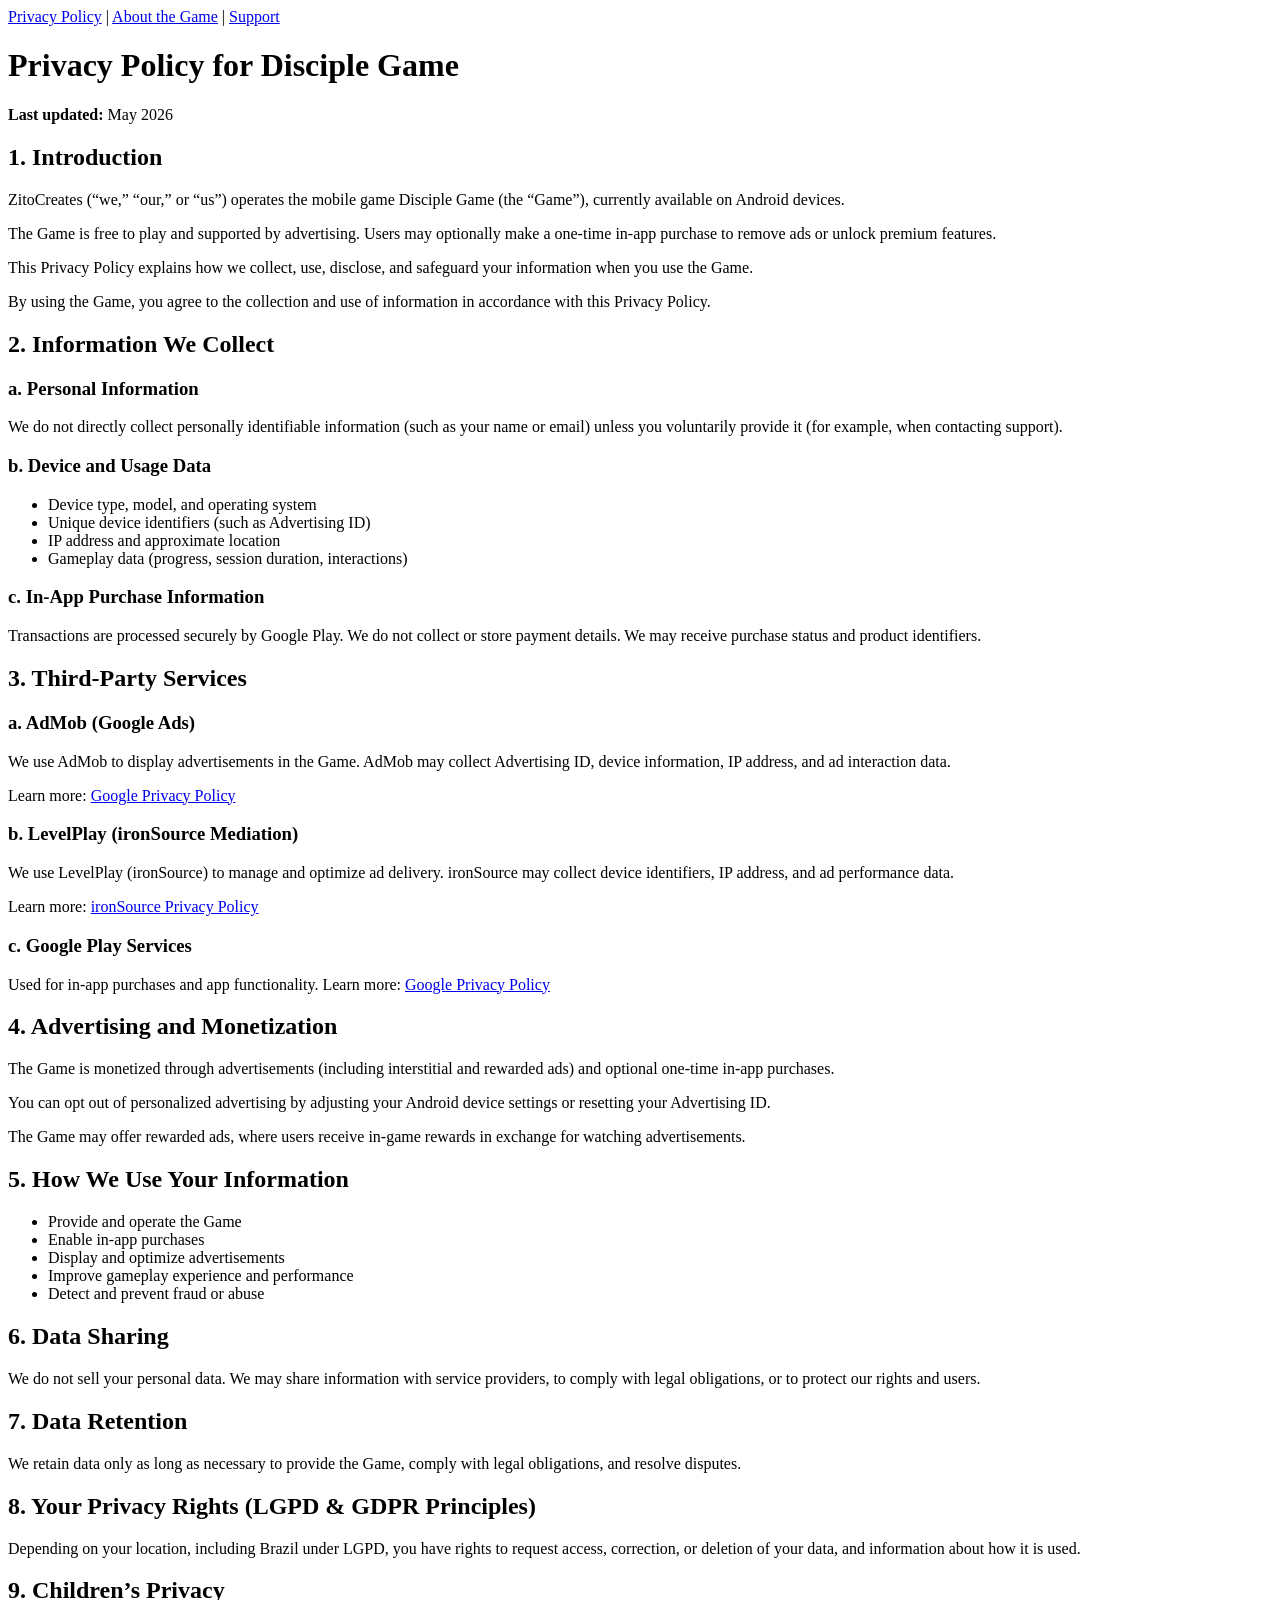
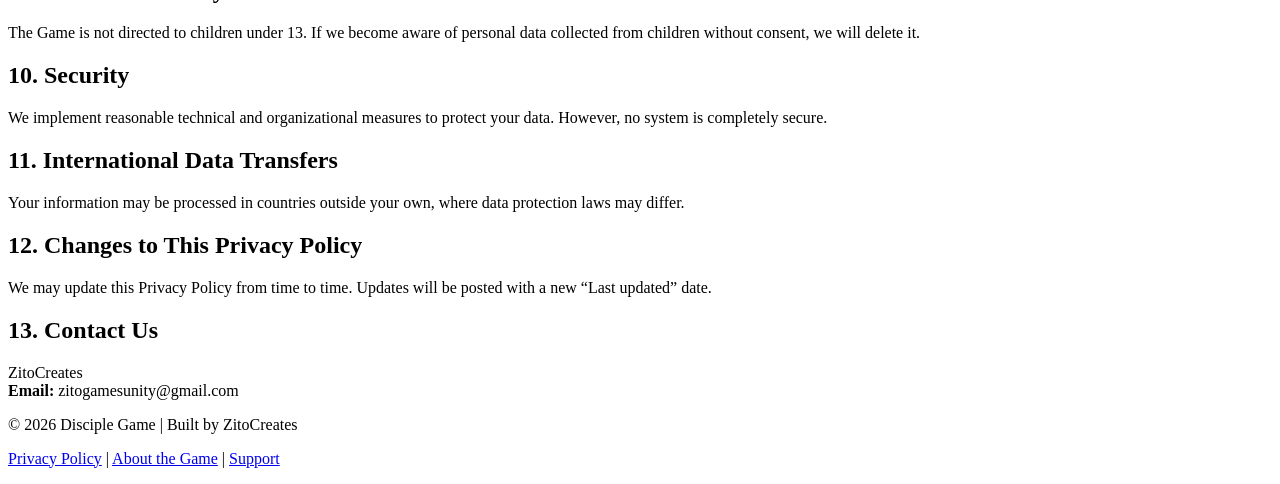
==== index.html @ 809f2fd4 "Revise Privacy Policy for Disciple Game with new text Updated the Privacy Policy for Disciple Game, " ====
<!DOCTYPE html>
<html lang="en">
<head>
  <meta charset="UTF-8">
  <title>Privacy Policy - Disciple Game</title>
  <link rel="stylesheet" href="style.css">
</head>
<body>
  <nav>
    <a href="index.html">Privacy Policy</a> |
    <a href="about.html">About the Game</a> |
    <a href="support.html">Support</a>
  </nav>

  <h1>Privacy Policy for Disciple Game</h1>
  <p><strong>Last updated:</strong> May 2026</p>

  <h2>1. Introduction</h2>
  <p>ZitoCreates (“we,” “our,” or “us”) operates the mobile game Disciple Game (the “Game”), currently available on Android devices.</p>
  <p>The Game is free to play and supported by advertising. Users may optionally make a one-time in-app purchase to remove ads or unlock premium features.</p>
  <p>This Privacy Policy explains how we collect, use, disclose, and safeguard your information when you use the Game.</p>
  <p>By using the Game, you agree to the collection and use of information in accordance with this Privacy Policy.</p>

  <h2>2. Information We Collect</h2>
  <h3>a. Personal Information</h3>
  <p>We do not directly collect personally identifiable information (such as your name or email) unless you voluntarily provide it (for example, when contacting support).</p>

  <h3>b. Device and Usage Data</h3>
  <ul>
    <li>Device type, model, and operating system</li>
    <li>Unique device identifiers (such as Advertising ID)</li>
    <li>IP address and approximate location</li>
    <li>Gameplay data (progress, session duration, interactions)</li>
  </ul>

  <h3>c. In-App Purchase Information</h3>
  <p>Transactions are processed securely by Google Play. We do not collect or store payment details. We may receive purchase status and product identifiers.</p>

  <h2>3. Third-Party Services</h2>
  <h3>a. AdMob (Google Ads)</h3>
  <p>We use AdMob to display advertisements in the Game. AdMob may collect Advertising ID, device information, IP address, and ad interaction data.</p>
  <p>Learn more: <a href="https://policies.google.com/privacy" target="_blank">Google Privacy Policy</a></p>

  <h3>b. LevelPlay (ironSource Mediation)</h3>
  <p>We use LevelPlay (ironSource) to manage and optimize ad delivery. ironSource may collect device identifiers, IP address, and ad performance data.</p>
  <p>Learn more: <a href="https://www.is.com/privacy-policy/" target="_blank">ironSource Privacy Policy</a></p>

  <h3>c. Google Play Services</h3>
  <p>Used for in-app purchases and app functionality. Learn more: <a href="https://policies.google.com/privacy" target="_blank">Google Privacy Policy</a></p>

  <h2>4. Advertising and Monetization</h2>
  <p>The Game is monetized through advertisements (including interstitial and rewarded ads) and optional one-time in-app purchases.</p>
  <p>You can opt out of personalized advertising by adjusting your Android device settings or resetting your Advertising ID.</p>
  <p>The Game may offer rewarded ads, where users receive in-game rewards in exchange for watching advertisements.</p>

  <h2>5. How We Use Your Information</h2>
  <ul>
    <li>Provide and operate the Game</li>
    <li>Enable in-app purchases</li>
    <li>Display and optimize advertisements</li>
    <li>Improve gameplay experience and performance</li>
    <li>Detect and prevent fraud or abuse</li>
  </ul>

  <h2>6. Data Sharing</h2>
  <p>We do not sell your personal data. We may share information with service providers, to comply with legal obligations, or to protect our rights and users.</p>

  <h2>7. Data Retention</h2>
  <p>We retain data only as long as necessary to provide the Game, comply with legal obligations, and resolve disputes.</p>

  <h2>8. Your Privacy Rights (LGPD & GDPR Principles)</h2>
  <p>Depending on your location, including Brazil under LGPD, you have rights to request access, correction, or deletion of your data, and information about how it is used.</p>

  <h2>9. Children’s Privacy</h2>
  <p>The Game is not directed to children under 13. If we become aware of personal data collected from children without consent, we will delete it.</p>

  <h2>10. Security</h2>
  <p>We implement reasonable technical and organizational measures to protect your data. However, no system is completely secure.</p>

  <h2>11. International Data Transfers</h2>
  <p>Your information may be processed in countries outside your own, where data protection laws may differ.</p>

  <h2>12. Changes to This Privacy Policy</h2>
  <p>We may update this Privacy Policy from time to time. Updates will be posted with a new “Last updated” date.</p>

  <h2>13. Contact Us</h2>
  <p>ZitoCreates<br>
     <strong>Email:</strong> zitogamesunity@gmail.com</p>

  <footer>
    <p>&copy; 2026 Disciple Game | Built by ZitoCreates</p>
    <p>
      <a href="index.html">Privacy Policy</a> |
      <a href="about.html">About the Game</a> |
      <a href="support.html">Support</a>
    </p>
  </footer>
</body>
</html>
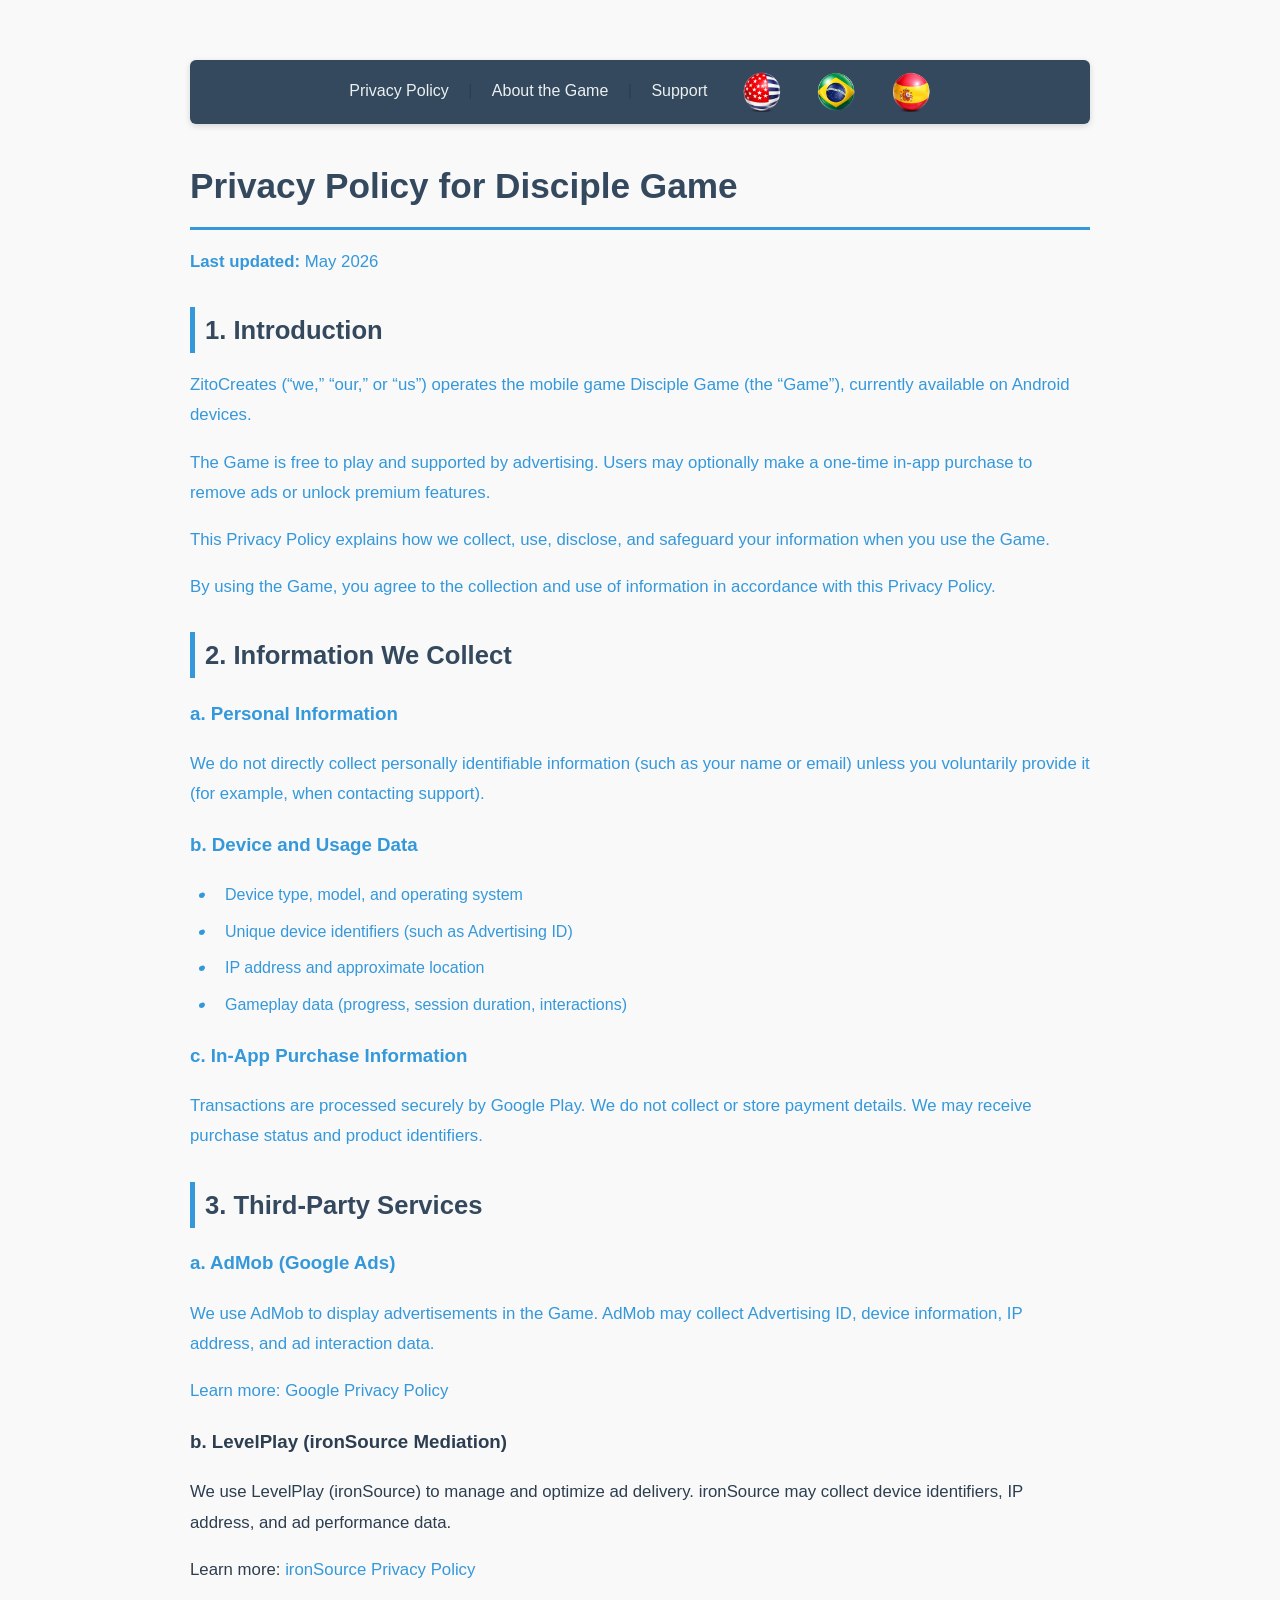
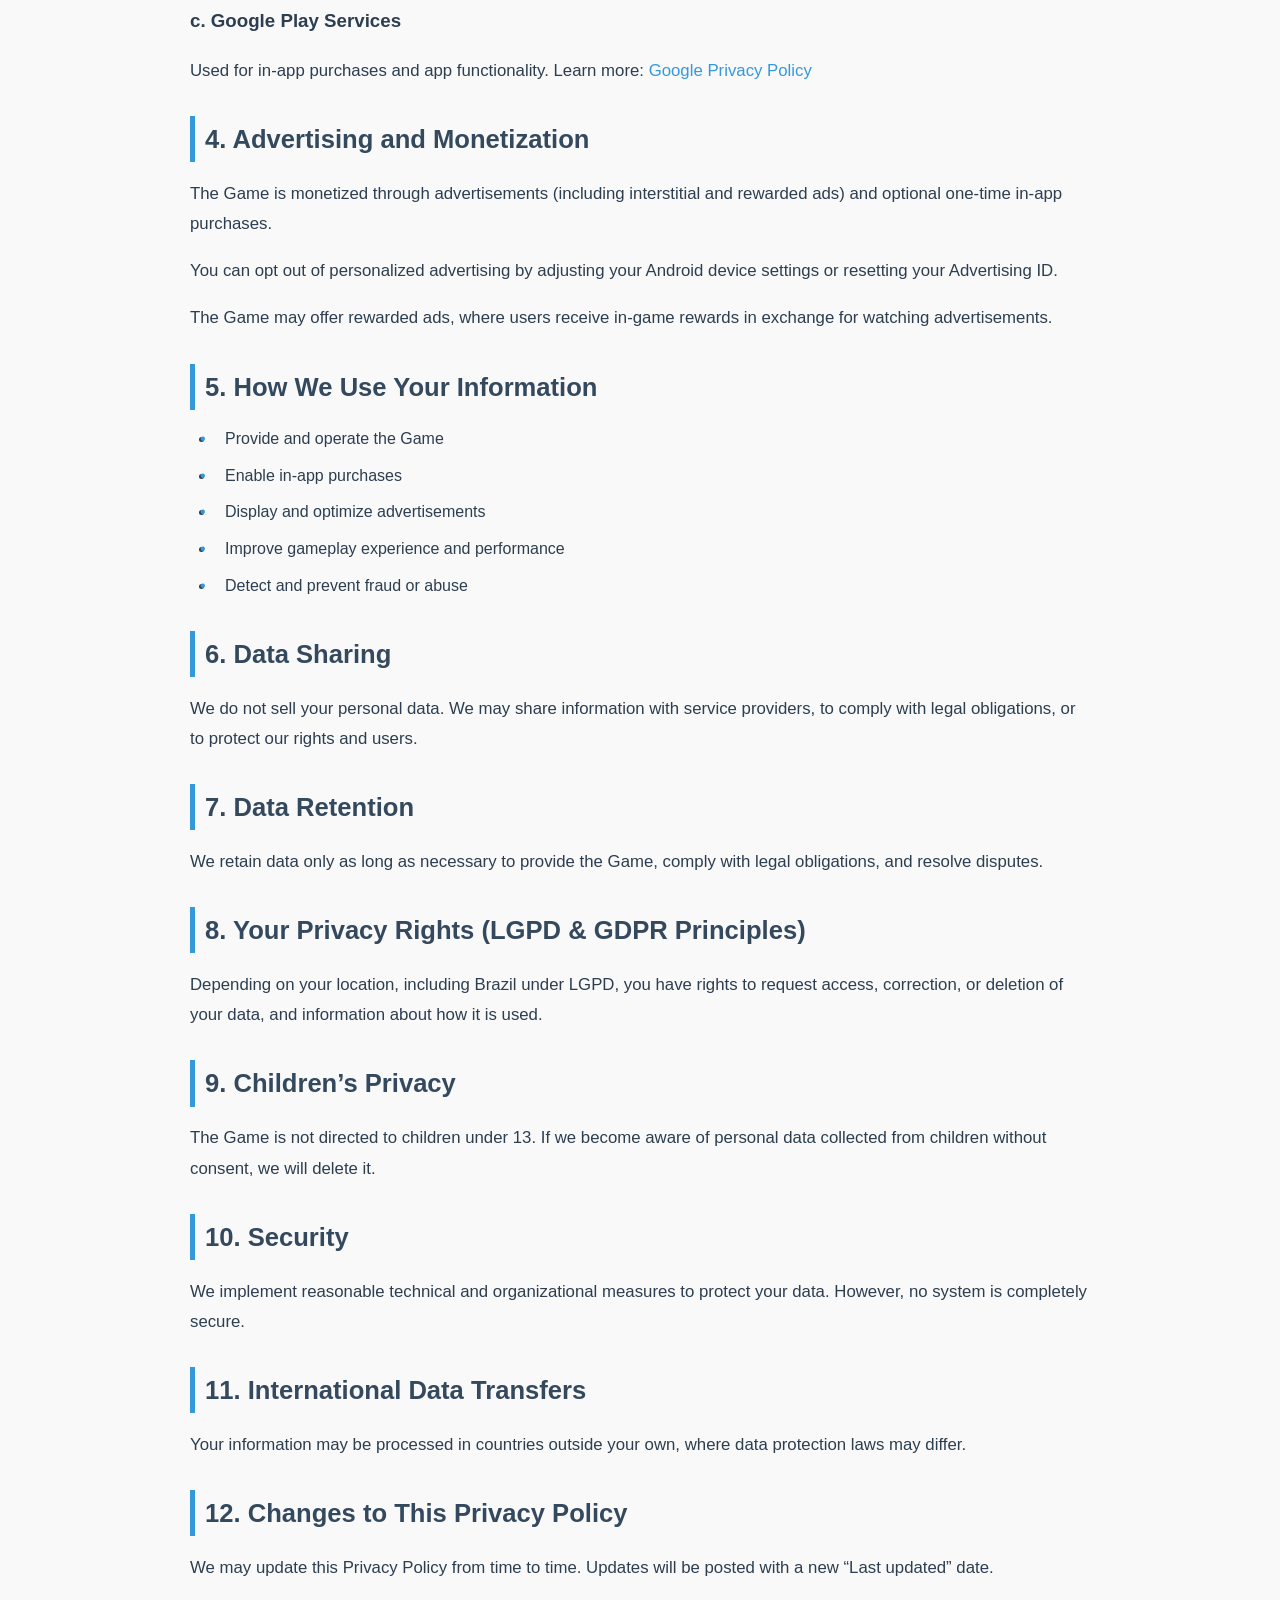
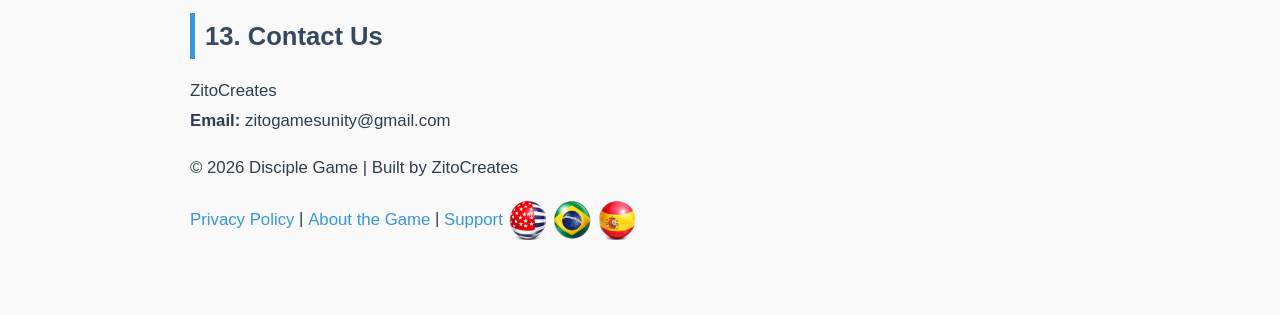
==== commit d79df864: "Update index.html" ====
--- a/index.html
+++ b/index.html
@@ -10,6 +10,9 @@
     <a href="index.html">Privacy Policy</a> |
     <a href="about.html">About the Game</a> |
     <a href="support.html">Support</a>
+    <a href="about.html"><img src="images/14-engFlag.png" alt="English Support" class="nav-icon">
+    <a href="portuguese.html"><img src="images/15-porFlag.png" alt="Portuguese Support" class="nav-icon">
+    <a href="spanish.html"><img src="images/16-spnFlag.png" alt="Spanish Support" class="nav-icon">
   </nav>
 
   <h1>Privacy Policy for Disciple Game</h1>
@@ -93,6 +96,9 @@
       <a href="index.html">Privacy Policy</a> |
       <a href="about.html">About the Game</a> |
       <a href="support.html">Support</a>
+      <a href="about.html"><img src="images/14-engFlag.png" alt="English Support" class="nav-icon">
+      <a href="portuguese.html"><img src="images/15-porFlag.png" alt="Portuguese Support" class="nav-icon">
+      <a href="spanish.html"><img src="images/16-spnFlag.png" alt="Spanish Support" class="nav-icon">
     </p>
   </footer>
 </body>
--- a/style.css
+++ b/style.css
@@ -0,0 +1,227 @@
+/* Global Styles */
+body {
+  font-family: 'Segoe UI', Arial, sans-serif;
+  max-width: 900px;
+  margin: 40px auto;
+  line-height: 1.8;
+  color: #2c3e50;
+  background: #f9f9f9;
+  padding: 20px;
+}
+
+/* Navigation Bar */
+nav {
+  background: #34495e;
+  padding: 12px 20px;
+  border-radius: 6px;
+  text-align: center;
+  margin-bottom: 30px;
+  box-shadow: 0 2px 6px rgba(0,0,0,0.15);
+}
+
+.nav-icon {
+  width: 40px;   /* adjust size */
+  height: auto;
+  vertical-align: middle;
+}
+
+nav a {
+  color: #ecf0f1;
+  text-decoration: none;
+  margin: 0 15px;
+  font-weight: 500;
+  transition: color 0.3s ease;
+}
+
+nav a:hover {
+  color: #3498db;
+}
+
+/* Headings */
+h1, h2 {
+  color: #34495e;
+  font-weight: 600;
+  margin-bottom: 15px;
+}
+
+h1 {
+  font-size: 2.2em;
+  border-bottom: 3px solid #3498db;
+  padding-bottom: 10px;
+}
+
+h2 {
+  font-size: 1.6em;
+  margin-top: 30px;
+  border-left: 5px solid #3498db;
+  padding-left: 10px;
+}
+
+/* Paragraphs */
+p {
+  margin-bottom: 15px;
+  font-size: 1.05em;
+}
+
+/* Lists */
+ul {
+  margin: 15px 0;
+  padding-left: 25px;
+}
+
+ul li {
+  margin-bottom: 8px;
+  position: relative;
+  padding-left: 10px;
+}
+
+ul li::before {
+  content: "•";
+  color: #3498db;
+  position: absolute;
+  left: -15px;
+}
+
+/* Links */
+a {
+  color: #3498db;
+  text-decoration: none;
+  font-weight: 500;
+}
+
+a:hover {
+  text-decoration: underline;
+  color: #1d6fa5;
+}
+
+/* Images */
+.logo {
+  max-width: 200px;
+  display: block;
+  margin: 20px auto;
+}
+
+.screenshots {
+  display: flex;
+  gap: 15px;
+  flex-wrap: wrap;
+  justify-content: center;
+}
+
+.screenshots img {
+  max-width: 250px;
+  border-radius: 8px;
+  box-shadow: 0 2px 6px rgba(0,0,0,0.1);
+}
+
+/* Download Button */
+.download-button {
+  display: inline-block;
+  background: #3498db;
+  color: #fff;
+  padding: 12px 20px;
+  border-radius: 6px;
+  font-weight: 600;
+  text-decoration: none;
+  transition: background 0.3s ease;
+}
+
+.download-button:hover {
+  background: #1d6fa5;
+}
+
+/* Forms */
+form {
+  background: #fff;
+  padding: 20px;
+  border-radius: 8px;
+  box-shadow: 0 2px 6px rgba(0,0,0,0.1);
+}
+
+label {
+  font-weight: 600;
+  color: #34495e;
+}
+
+input, textarea, button {
+  width: 100%;
+  padding: 10px;
+  margin-top: 8px;
+  margin-bottom: 15px;
+  border: 1px solid #ccc;
+  border-radius: 6px;
+  font-size: 1em;
+}
+
+button {
+  background: #3498db;
+  color: #fff;
+  font-weight: 600;
+  cursor: pointer;
+  transition: background 0.3s ease;
+}
+
+button:hover {
+  background: #1d6fa5;
+}
+
+/* Responsive */
+@media (max-width: 600px) {
+  body {
+    margin: 20px;
+    padding: 10px;
+  }
+
+  h1 {
+    font-size: 1.8em;
+  }
+
+  h2 {
+    font-size: 1.4em;
+  }
+  
+.responsive-img {
+  max-width: 100%;   /* scales down to fit screen */
+  height: auto;      /* keeps aspect ratio */
+  display: block;
+  margin: 10px auto; /* centers image */
+}
+
+  .screenshots {
+    flex-direction: column;
+    align-items: center;
+  }
+
+  .screenshots img {
+    max-width: 100%;
+  }
+  
+  /* Footer */
+footer {
+  background: #34495e;
+  color: #ecf0f1;
+  text-align: center;
+  padding: 20px;
+  margin-top: 40px;
+  border-radius: 6px;
+  box-shadow: 0 -2px 6px rgba(0,0,0,0.15);
+}
+
+footer p {
+  margin: 8px 0;
+  font-size: 0.95em;
+}
+
+footer a {
+  color: #3498db;
+  text-decoration: none;
+  margin: 0 10px;
+  font-weight: 500;
+}
+
+footer a:hover {
+  text-decoration: underline;
+  color: #1d6fa5;
+}
+
+}
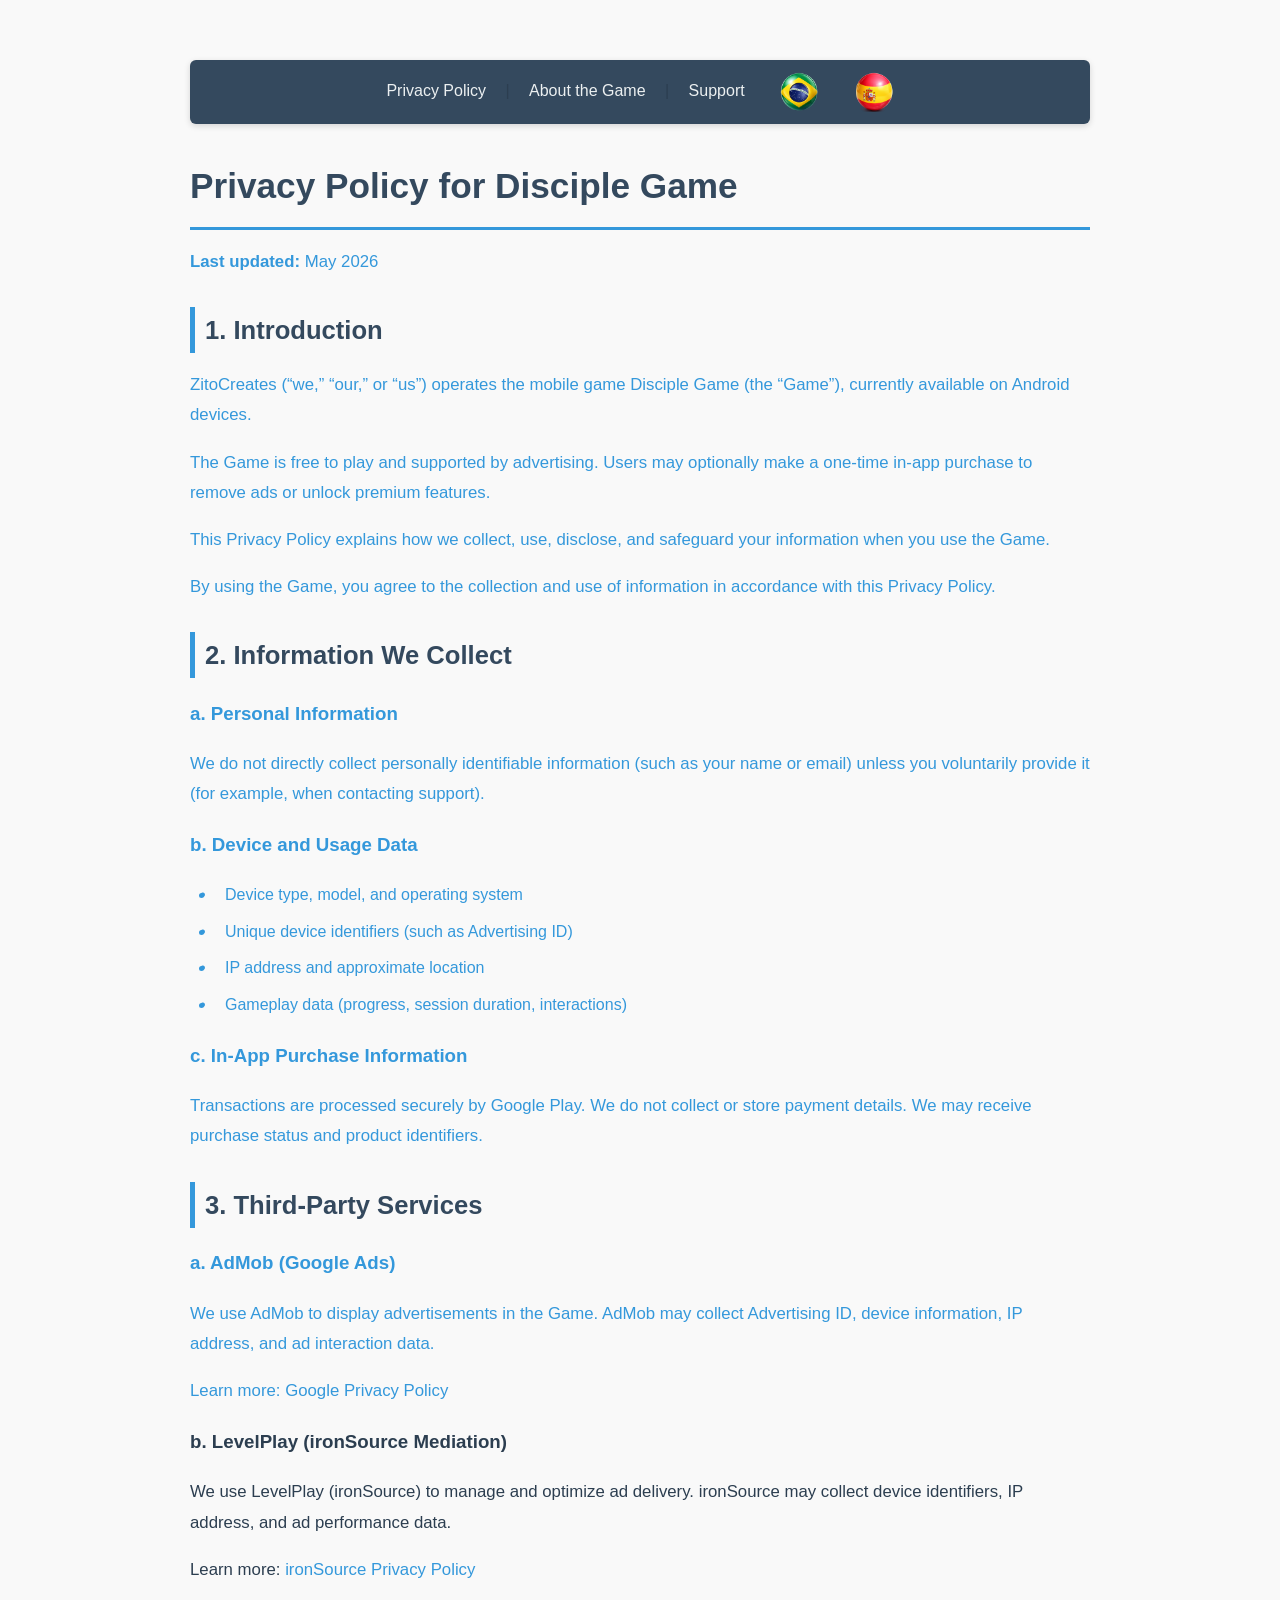
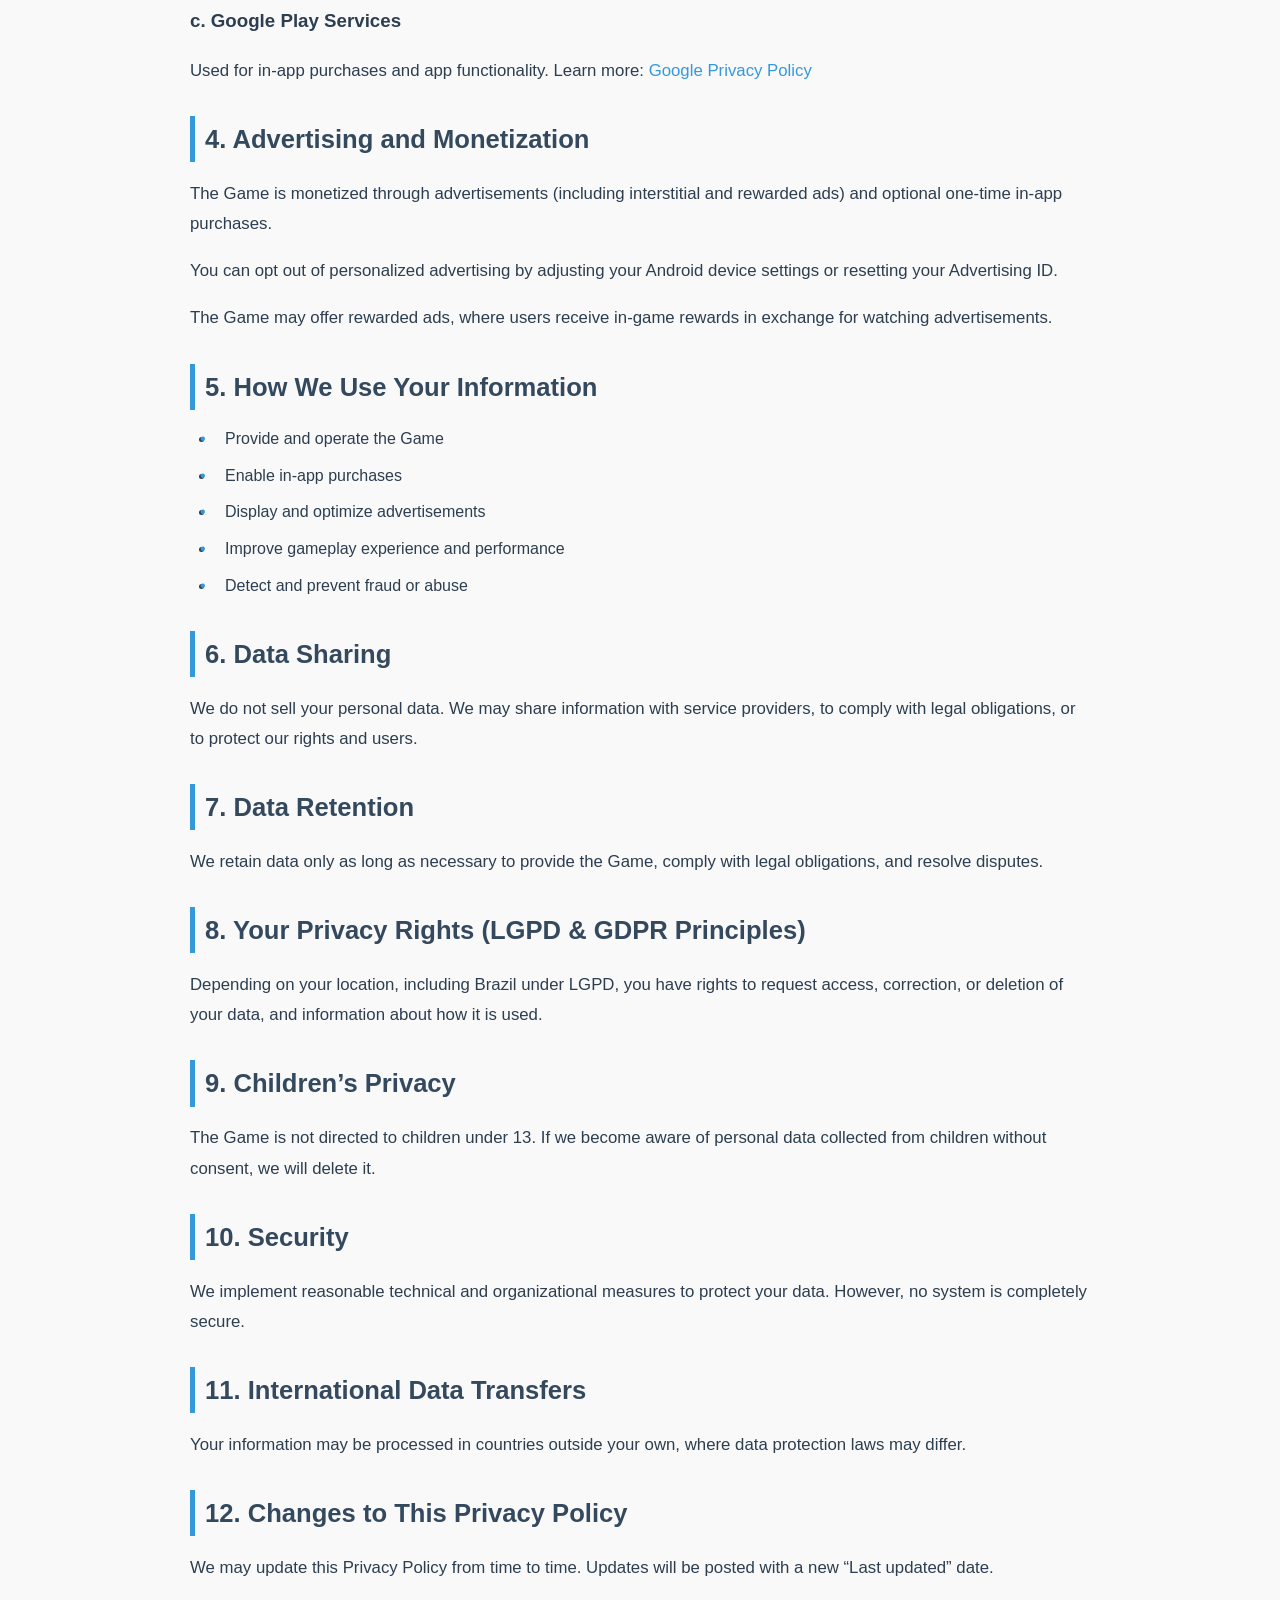
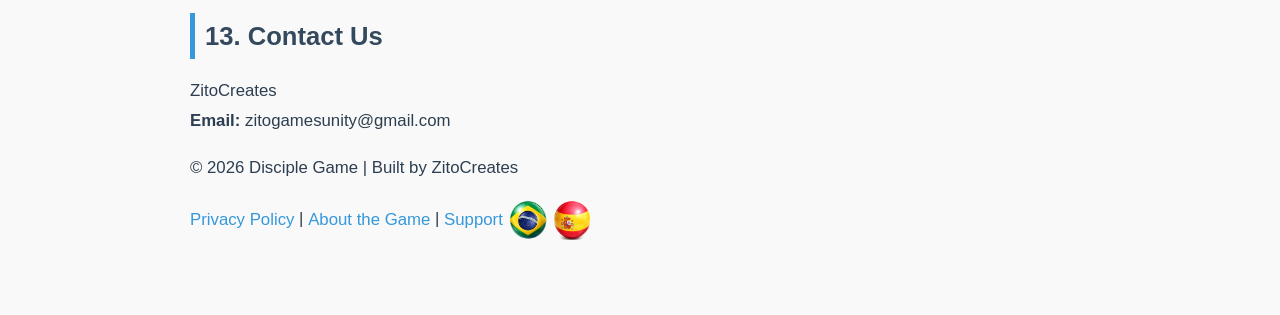
==== commit 1e72f9ca: "Update index.html" ====
--- a/index.html
+++ b/index.html
@@ -9,8 +9,7 @@
   <nav>
     <a href="index.html">Privacy Policy</a> |
     <a href="about.html">About the Game</a> |
-    <a href="support.html">Support</a>
-    <a href="about.html"><img src="images/14-engFlag.png" alt="English Support" class="nav-icon">
+    <a href="support.html">Support</a>    
     <a href="portuguese.html"><img src="images/15-porFlag.png" alt="Portuguese Support" class="nav-icon">
     <a href="spanish.html"><img src="images/16-spnFlag.png" alt="Spanish Support" class="nav-icon">
   </nav>
@@ -95,8 +94,7 @@
     <p>
       <a href="index.html">Privacy Policy</a> |
       <a href="about.html">About the Game</a> |
-      <a href="support.html">Support</a>
-      <a href="about.html"><img src="images/14-engFlag.png" alt="English Support" class="nav-icon">
+      <a href="support.html">Support</a>      
       <a href="portuguese.html"><img src="images/15-porFlag.png" alt="Portuguese Support" class="nav-icon">
       <a href="spanish.html"><img src="images/16-spnFlag.png" alt="Spanish Support" class="nav-icon">
     </p>
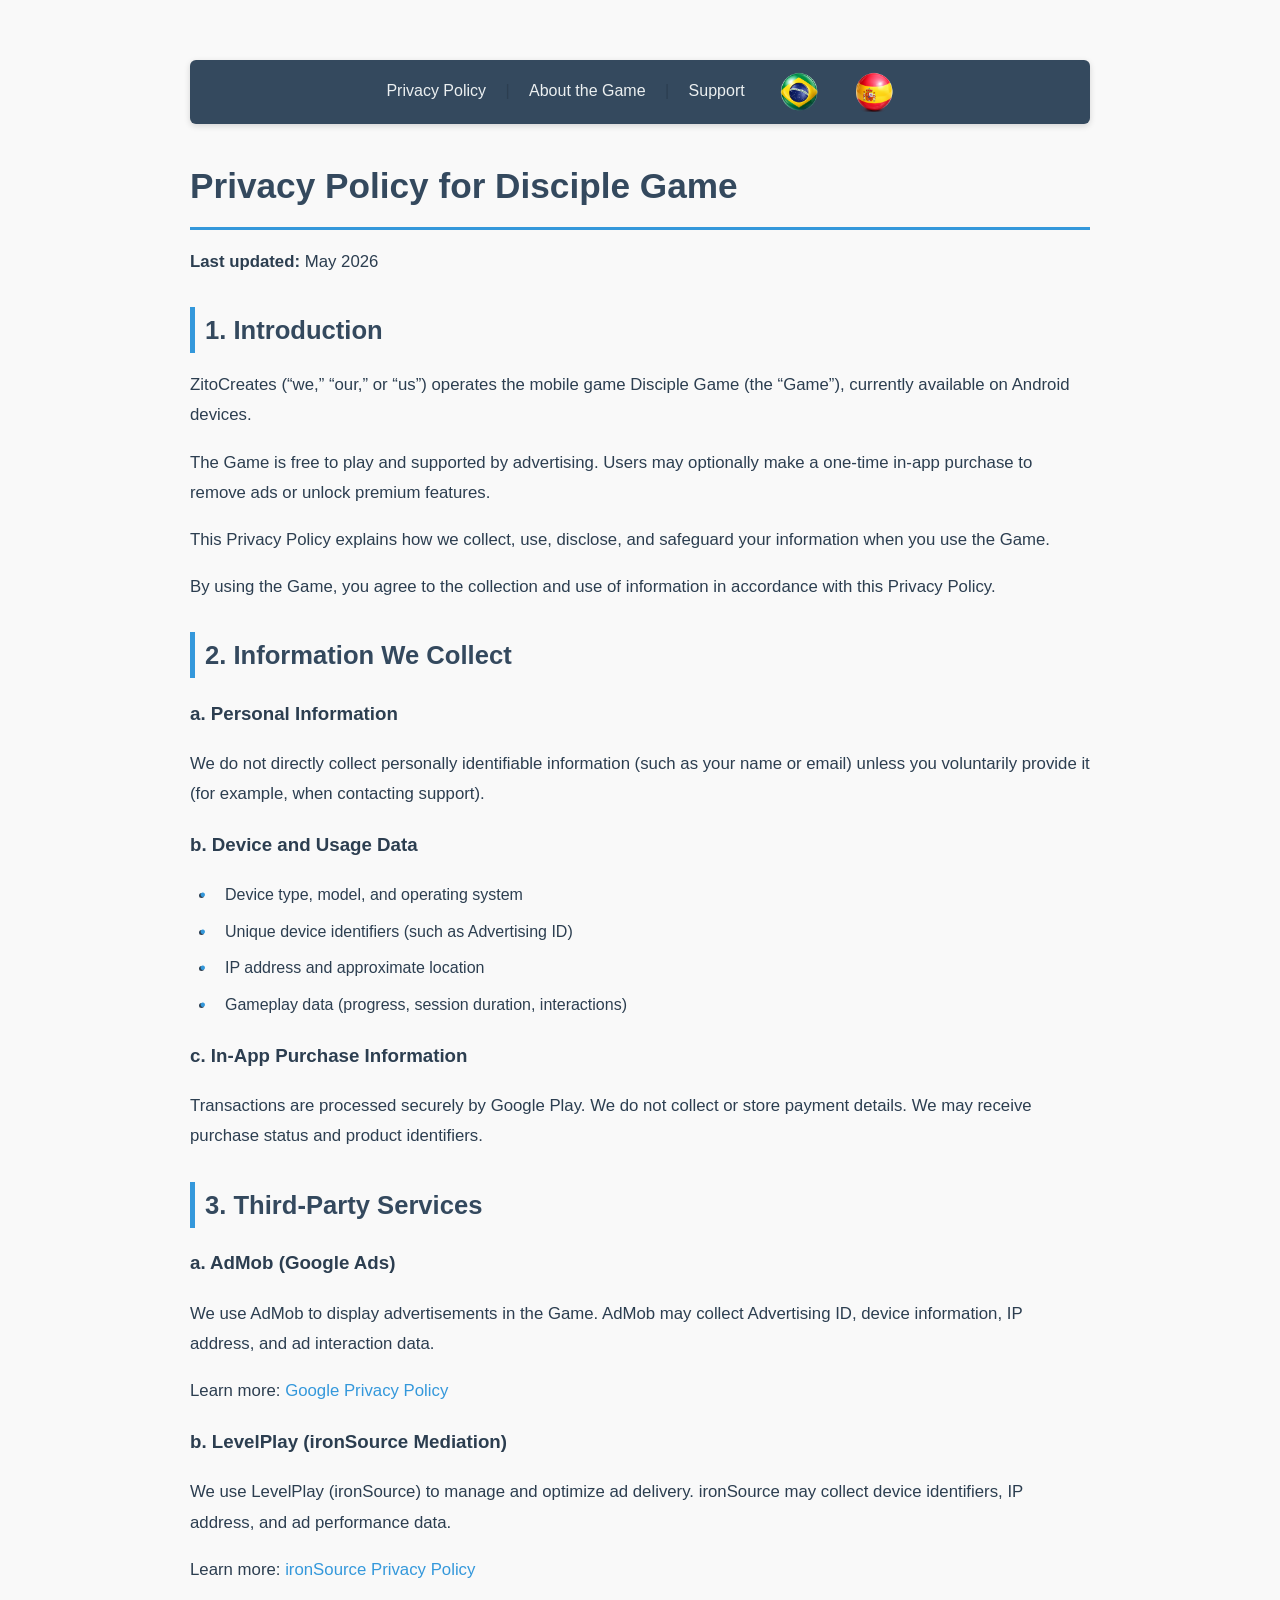
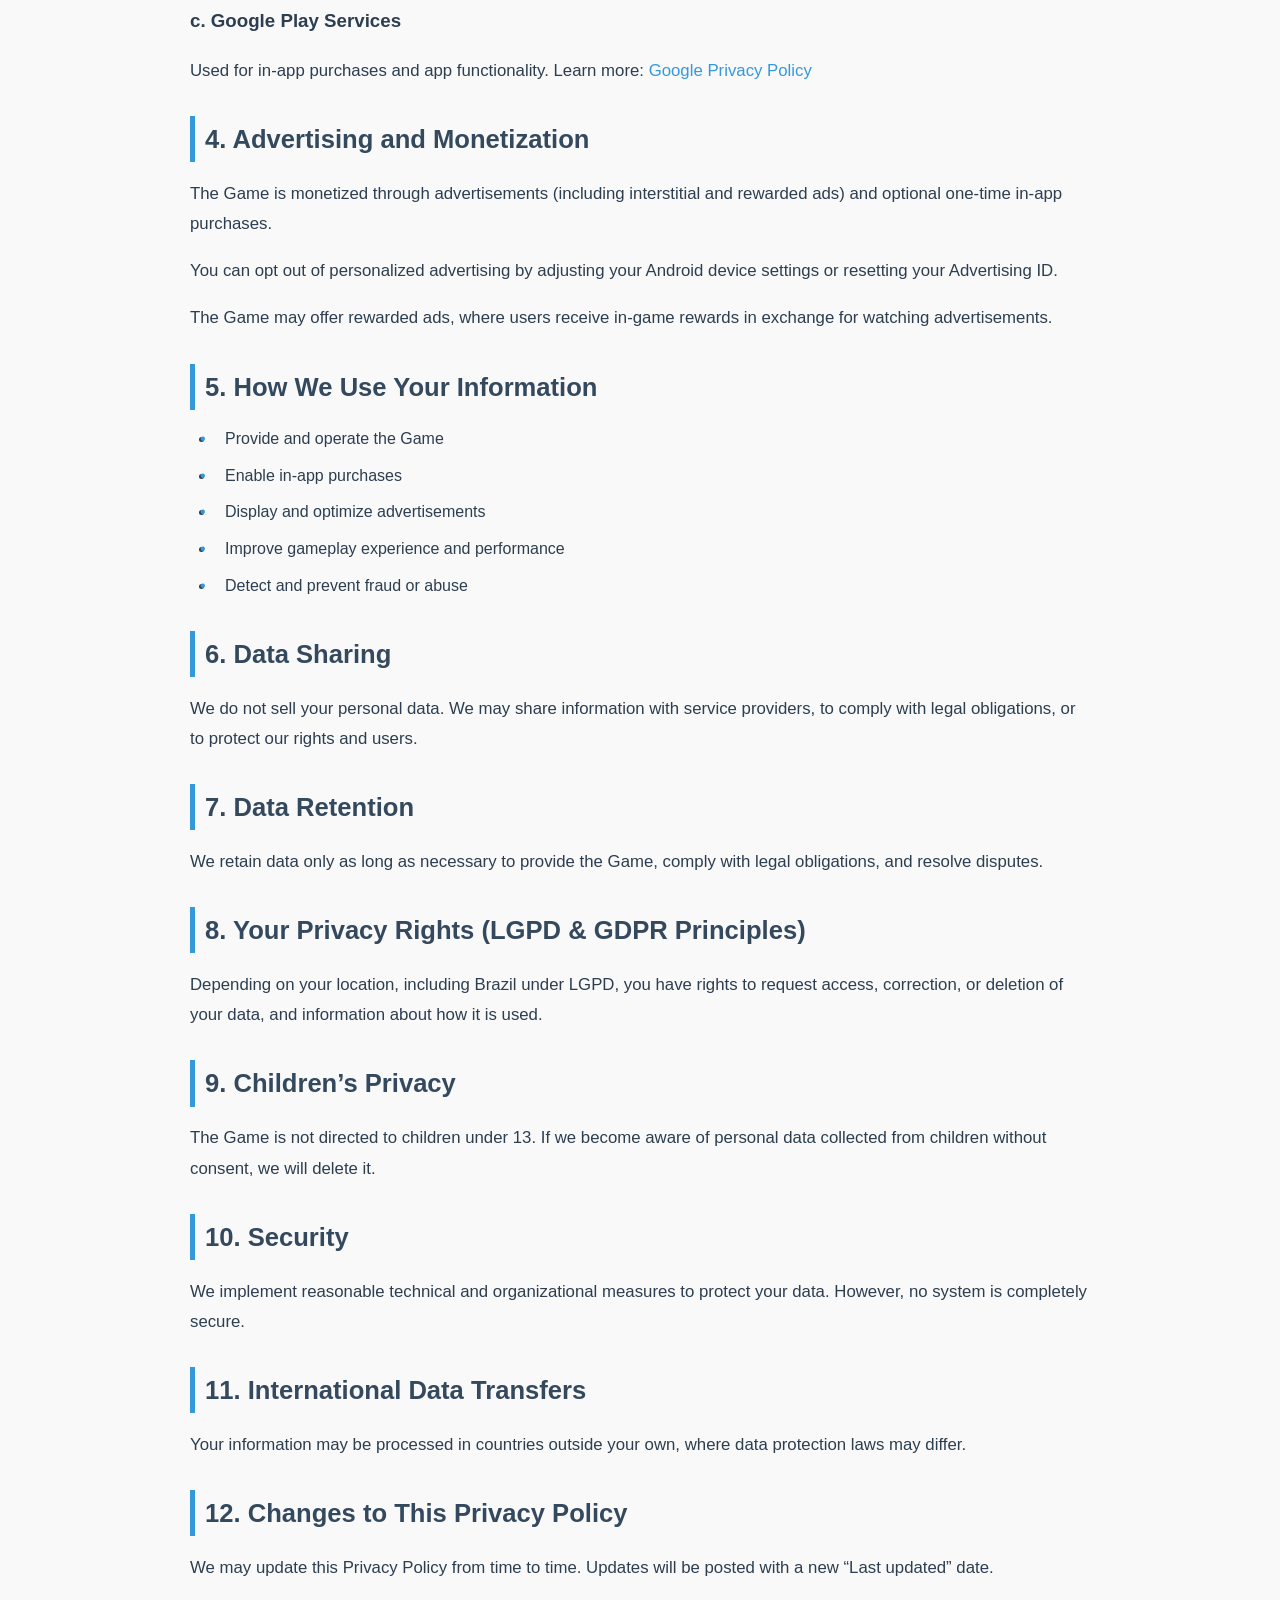
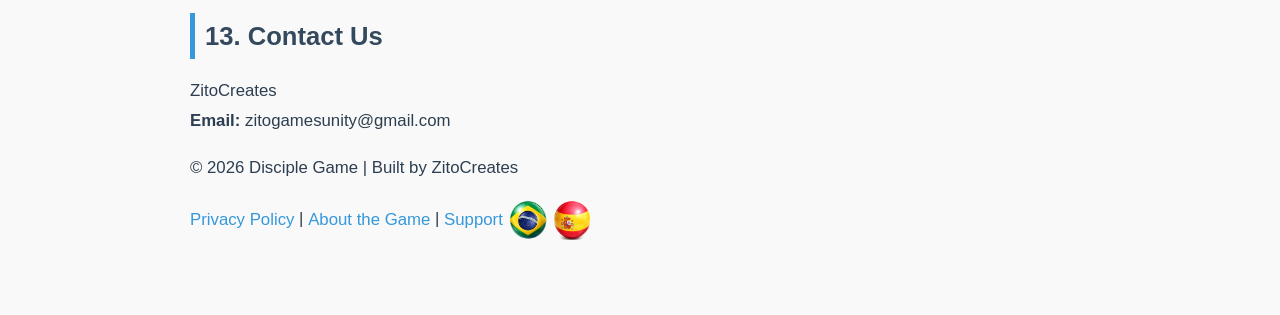
==== commit 34b2a51b: "Update index.html" ====
--- a/index.html
+++ b/index.html
@@ -10,8 +10,8 @@
     <a href="index.html">Privacy Policy</a> |
     <a href="about.html">About the Game</a> |
     <a href="support.html">Support</a>    
-    <a href="portuguese.html"><img src="images/15-porFlag.png" alt="Portuguese Support" class="nav-icon">
-    <a href="spanish.html"><img src="images/16-spnFlag.png" alt="Spanish Support" class="nav-icon">
+    <a href="portuguese.html"><img src="images/15-porFlag.png" alt="Portuguese Support" class="nav-icon"></a>
+    <a href="spanish.html"><img src="images/16-spnFlag.png" alt="Spanish Support" class="nav-icon"></a>
   </nav>
 
   <h1>Privacy Policy for Disciple Game</h1>
@@ -95,8 +95,8 @@
       <a href="index.html">Privacy Policy</a> |
       <a href="about.html">About the Game</a> |
       <a href="support.html">Support</a>      
-      <a href="portuguese.html"><img src="images/15-porFlag.png" alt="Portuguese Support" class="nav-icon">
-      <a href="spanish.html"><img src="images/16-spnFlag.png" alt="Spanish Support" class="nav-icon">
+      <a href="portuguese.html"><img src="images/15-porFlag.png" alt="Portuguese Support" class="nav-icon"></a>
+      <a href="spanish.html"><img src="images/16-spnFlag.png" alt="Spanish Support" class="nav-icon"></a>
     </p>
   </footer>
 </body>
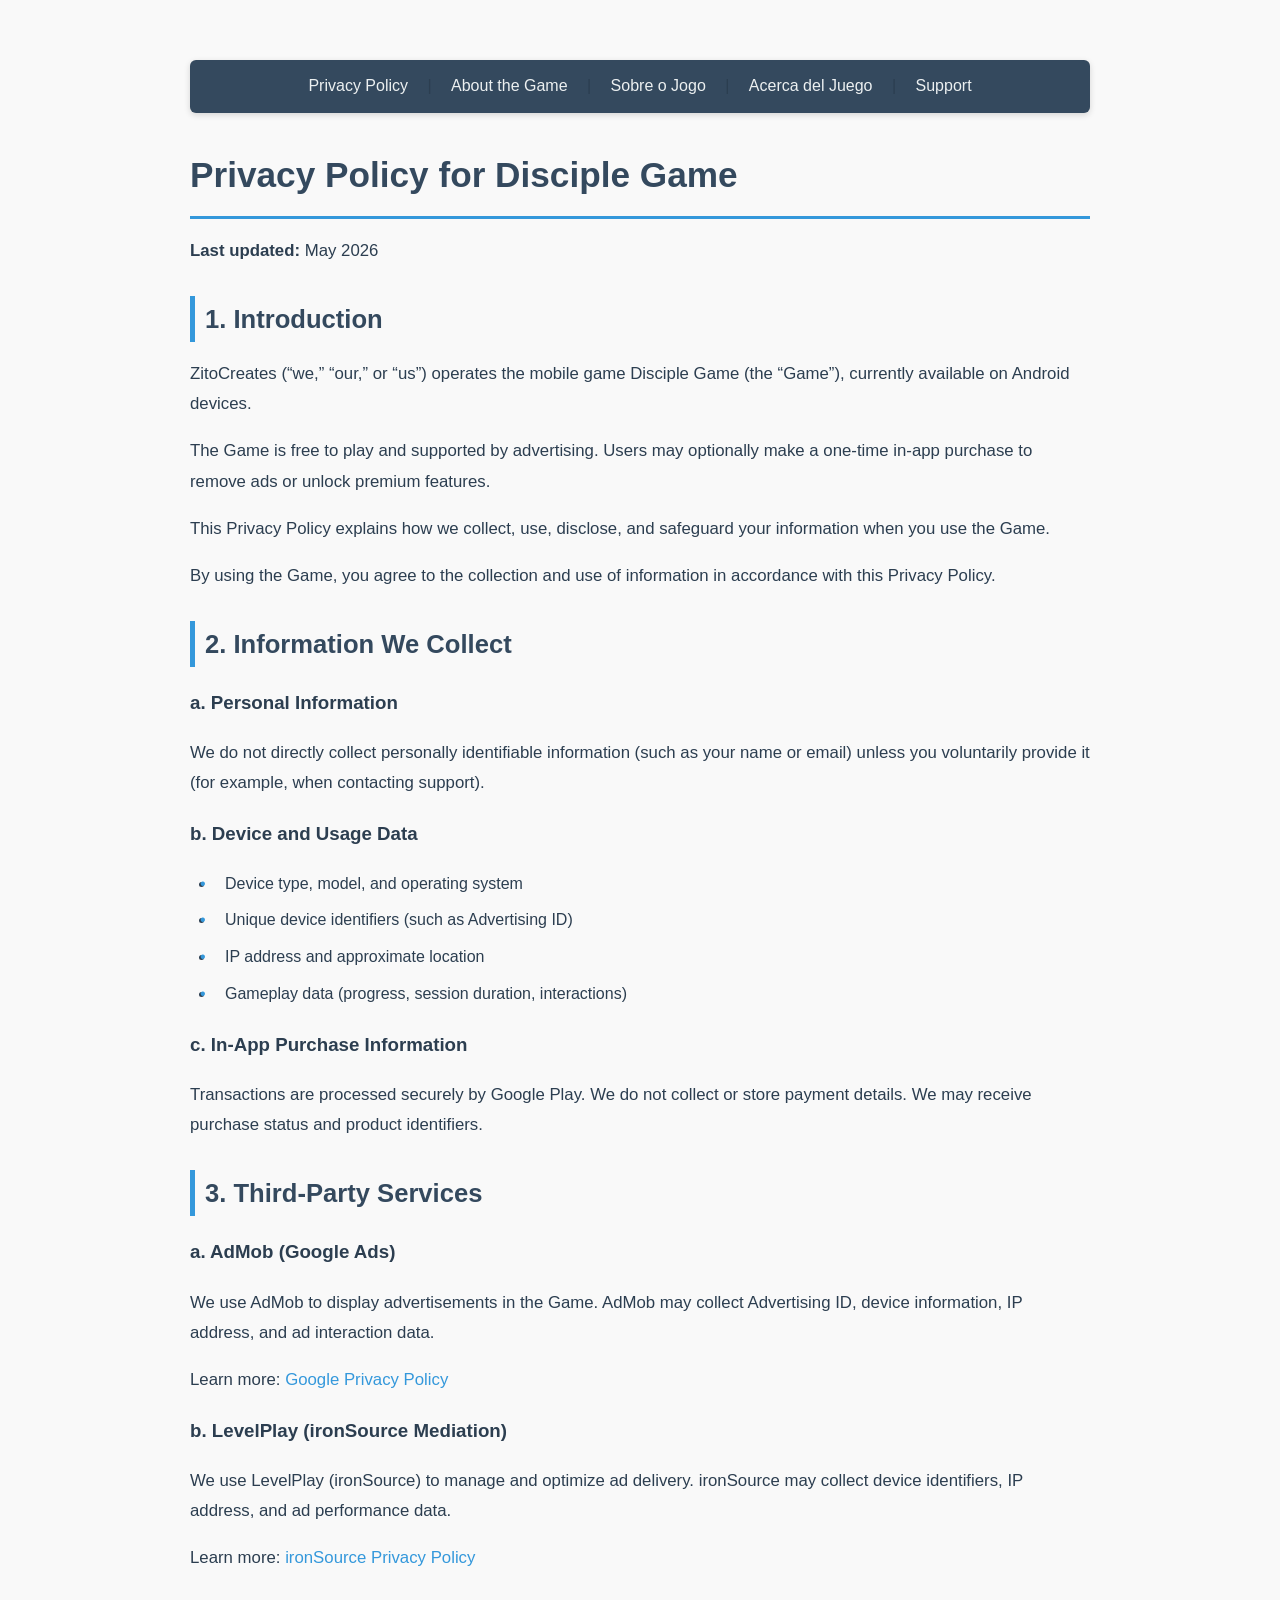
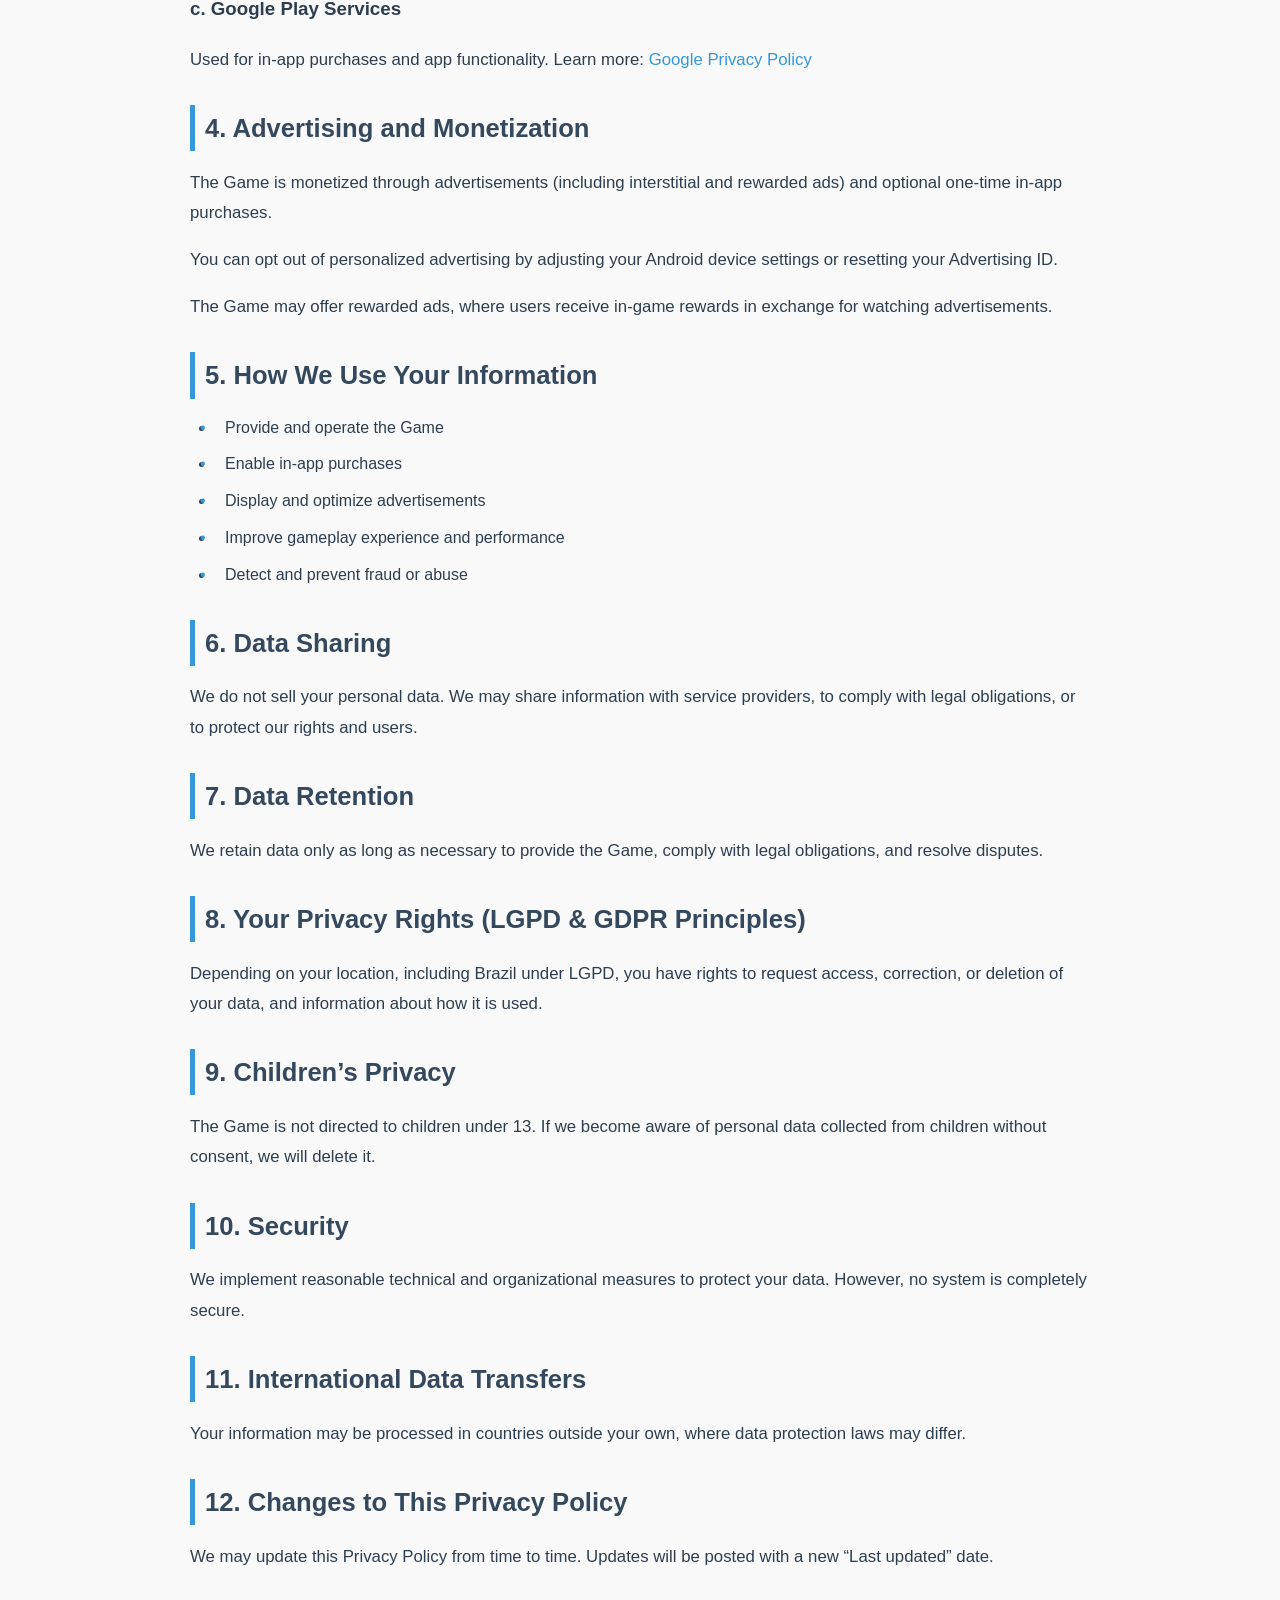
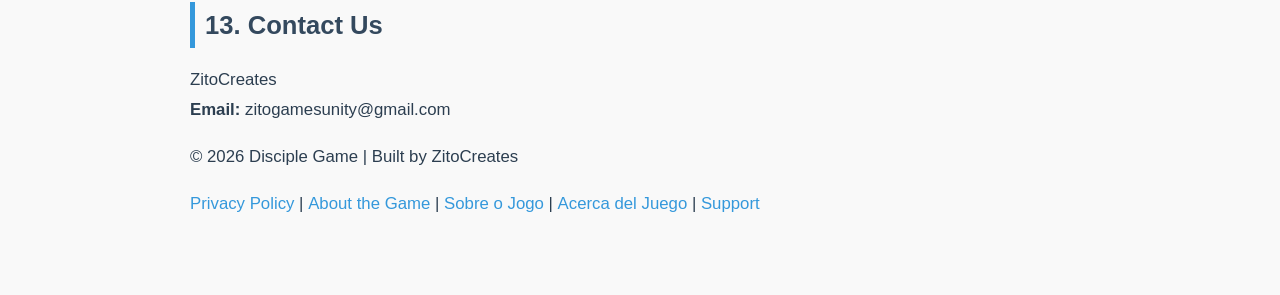
==== commit 2f6378f3: "Update index.html" ====
--- a/index.html
+++ b/index.html
@@ -9,9 +9,9 @@
   <nav>
     <a href="index.html">Privacy Policy</a> |
     <a href="about.html">About the Game</a> |
-    <a href="support.html">Support</a>    
-    <a href="portuguese.html"><img src="images/15-porFlag.png" alt="Portuguese Support" class="nav-icon"></a>
-    <a href="spanish.html"><img src="images/16-spnFlag.png" alt="Spanish Support" class="nav-icon"></a>
+    <a href="portuguese.html">Sobre o Jogo</a> |
+    <a href="spanish.html">Acerca del Juego</a> |
+    <a href="support.html">Support</a>   
   </nav>
 
   <h1>Privacy Policy for Disciple Game</h1>
@@ -94,9 +94,9 @@
     <p>
       <a href="index.html">Privacy Policy</a> |
       <a href="about.html">About the Game</a> |
+      <a href="portuguese.html">Sobre o Jogo</a> |
+      <a href="spanish.html">Acerca del Juego</a> |
       <a href="support.html">Support</a>      
-      <a href="portuguese.html"><img src="images/15-porFlag.png" alt="Portuguese Support" class="nav-icon"></a>
-      <a href="spanish.html"><img src="images/16-spnFlag.png" alt="Spanish Support" class="nav-icon"></a>
     </p>
   </footer>
 </body>
